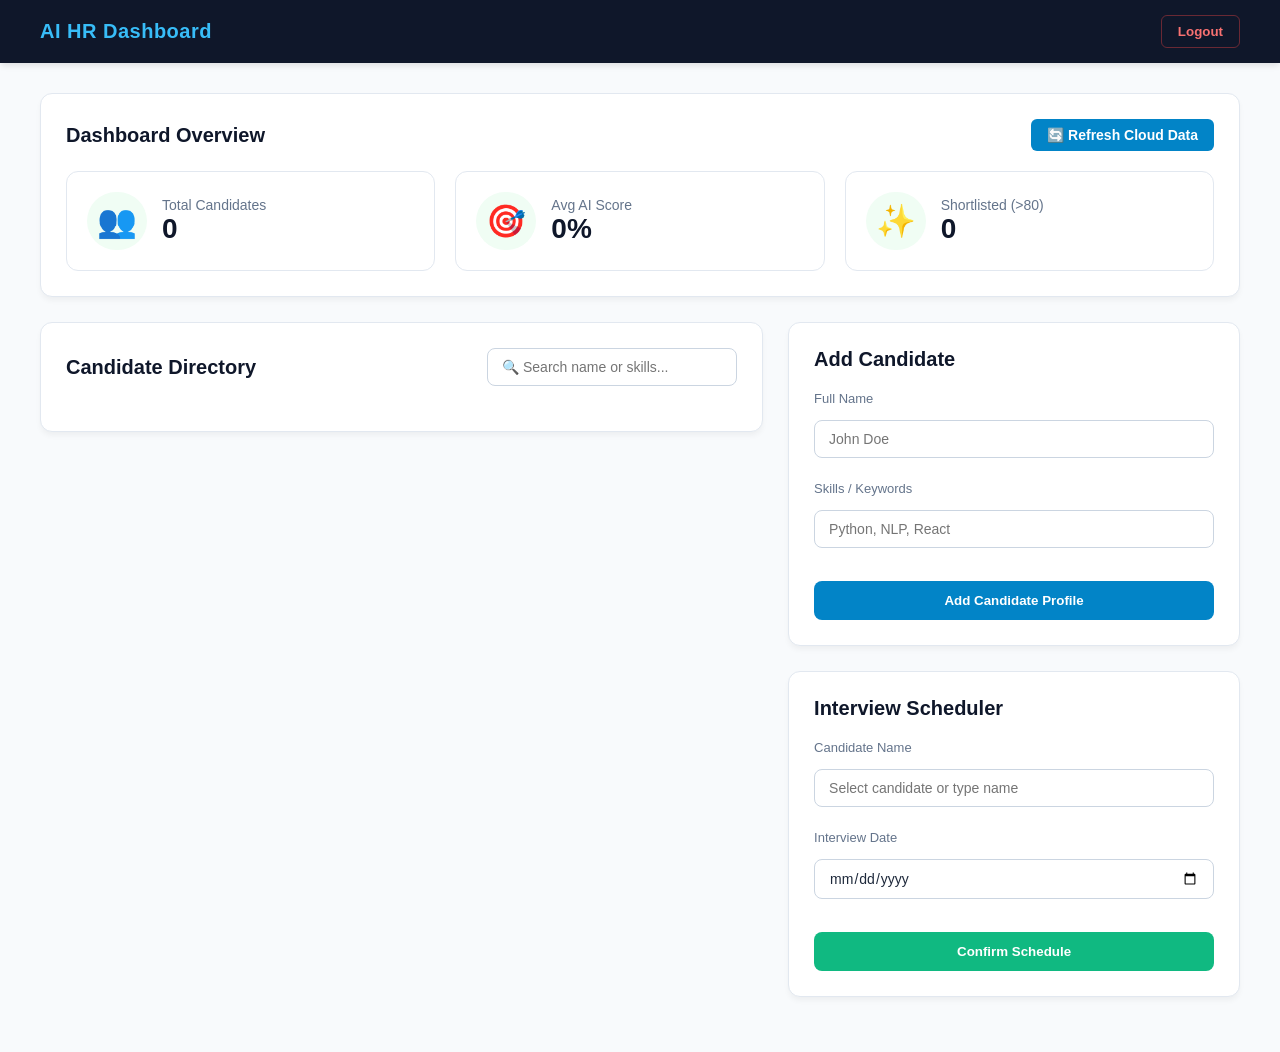
==== main.html @ a5bca61d "upload" ====
<!DOCTYPE html>
<html lang="en">
<head>
    <meta charset="UTF-8">
    <meta name="viewport" content="width=device-width, initial-scale=1.0">
    <title>AI HR Dashboard</title>
    <link rel="stylesheet" href="style.css">
</head>
<body onload="initDashboard()">

    <header class="top-header">
        <h2>AI HR Dashboard</h2>
        <button onclick="logout()" class="btn-logout-top">Logout</button>
    </header>

    <div class="main-full">
        
        <section id="dashboard" class="section">
            <div style="display: flex; justify-content: space-between; align-items: center; margin-bottom: 20px;">
                <h1 style="margin: 0;">Dashboard Overview</h1>
                <button onclick="initDashboard()" class="btn-sync">🔄 Refresh Cloud Data</button>
            </div>
            
            <div class="stats-grid">
                <div class="card stat-card">
                    <span class="icon">👥</span>
                    <div>
                        <h3>Total Candidates</h3>
                        <h2 id="total">0</h2>
                    </div>
                </div>
                <div class="card stat-card">
                    <span class="icon">🎯</span>
                    <div>
                        <h3>Avg AI Score</h3>
                        <h2 id="avg">0%</h2>
                    </div>
                </div>
                <div class="card stat-card">
                    <span class="icon">✨</span>
                    <div>
                        <h3>Shortlisted (&gt;80)</h3>
                        <h2 id="shortlisted">0</h2>
                    </div>
                </div>
            </div>
        </section>

        <div class="dashboard-layout">
            
            <div class="left-col">
                <section id="candidates" class="section">
                    <div class="section-header">
                        <h1>Candidate Directory</h1>
                        <input type="text" id="search" oninput="render()" placeholder="🔍 Search name or skills...">
                    </div>
                    <div id="list" class="candidate-list">
                        </div>
                </section>
            </div>

            <div class="right-col">
                <section id="add-section" class="section">
                    <h1>Add Candidate</h1>
                    <div class="form-group">
                        <label for="name">Full Name</label>
                        <input type="text" id="name" placeholder="John Doe">
                    </div>
                    <div class="form-group">
                        <label for="skills">Skills / Keywords</label>
                        <input type="text" id="skills" placeholder="Python, NLP, React">
                    </div>
                    <button class="btn-primary" onclick="addCandidate()">Add Candidate Profile</button>
                </section>

                <section id="schedule-section" class="section">
                    <h1>Interview Scheduler</h1>
                    <div class="form-group">
                        <label for="sname">Candidate Name</label>
                        <input type="text" id="sname" placeholder="Select candidate or type name">
                    </div>
                    <div class="form-group">
                        <label for="date">Interview Date</label>
                        <input type="date" id="date">
                    </div>
                    <button class="btn-secondary" onclick="schedule()">Confirm Schedule</button>
                </section>
            </div>

        </div>
    </div>

    <script src="app.js"></script>
</body>
</html>
---- style.css ----
/* GLOBAL RESETS & GENERAL DESIGN */
* {
    margin: 0;
    padding: 0;
    box-sizing: border-box;
    font-family: 'Segoe UI', Arial, sans-serif;
}

body {
    background: #f8fafc;
    color: #1e293b;
}

/* LOGIN COMPONENT SPECIFIC */
.login-body {
    height: 100vh;
    display: flex;
    justify-content: center;
    align-items: center;
    background: linear-gradient(-45deg,#0f2027,#203a43,#2c5364,#000428);
    background-size: 400% 400%;
    animation: bg 10s ease infinite;
}

@keyframes bg {
    0%{background-position:0% 50%}
    50%{background-position:100% 50%}
    100%{background-position:0% 50%}
}

.login-card {
    background: rgba(255,255,255,0.1);
    padding: 40px 30px;
    border-radius: 15px;
    width: 360px;
    text-align: center;
    backdrop-filter: blur(15px);
    -webkit-backdrop-filter: blur(15px);
    color: white;
    box-shadow: 0 10px 25px rgba(0,0,0,0.4);
    border: 1px solid rgba(255, 255, 255, 0.15);
}

.login-card input {
    width: 100%;
    background: rgba(255, 255, 255, 0.9);
    color: #0f172a;
}

.password-box {
    position: relative;
    display: flex;
    align-items: center;
}

.password-box span {
    position: absolute;
    right: 15px;
    cursor: pointer;
    color: #334155;
    user-select: none;
}

#msg {
    margin-top: 15px;
    font-size: 14px;
    color: #f87171;
    font-weight: 500;
}

/* HEADER COMPONENT */
.top-header {
    width: 100%;
    background: #0f172a;
    color: white;
    padding: 15px 40px;
    display: flex;
    justify-content: space-between;
    align-items: center;
    box-shadow: 0 4px 6px -1px rgba(0,0,0,0.1);
    position: sticky;
    top: 0;
    z-index: 100;
}

.top-header h2 {
    font-size: 20px;
    font-weight: 700;
    letter-spacing: 0.5px;
    color: #38bdf8;
}

.btn-logout-top {
    padding: 8px 16px;
    background: transparent;
    border: 1px solid rgba(239, 68, 68, 0.4);
    border-radius: 6px;
    color: #f87171;
    font-weight: 600;
    cursor: pointer;
    transition: all 0.2s ease;
}

.btn-logout-top:hover {
    background: #ef4444;
    color: white;
    border-color: #ef4444;
}

/* RESET BUTTON STYLING */
.btn-sync {
    padding: 8px 16px;
    background: #0284c7;
    color: white;
    font-size: 14px;
    font-weight: 600;
    border: none;
    border-radius: 6px;
    cursor: pointer;
    transition: background 0.2s;
}

.btn-sync:hover {
    background: #0369a1;
}

/* GRID STRUCTURE PANELS */
.main-full {
    padding: 30px 40px;
    width: 100%;
    max-width: 1400px;
    margin: 0 auto;
}

.section {
    background: white;
    border-radius: 12px;
    padding: 25px;
    margin-bottom: 25px;
    box-shadow: 0 4px 6px -1px rgba(0,0,0,0.05);
    border: 1px solid #e2e8f0;
}

.section h1 {
    font-size: 20px;
    color: #0f172a;
    margin-bottom: 20px;
    font-weight: 600;
}

.stats-grid {
    display: flex;
    gap: 20px;
    width: 100%;
}

.stat-card {
    background: white;
    padding: 20px;
    border-radius: 12px;
    flex: 1;
    display: flex;
    align-items: center;
    gap: 15px;
    border: 1px solid #e2e8f0;
}

.stat-card .icon {
    font-size: 32px;
    background: #f0fdf4;
    padding: 10px;
    border-radius: 50px;
}

.stat-card h3 {
    font-size: 14px;
    color: #64748b;
    font-weight: 500;
}

.stat-card h2 {
    font-size: 28px;
    color: #0f172a;
    font-weight: 700;
}

.dashboard-layout {
    display: flex;
    gap: 25px;
    align-items: flex-start;
}

.left-col { flex: 1.6; }
.right-col { flex: 1; display: flex; flex-direction: column; }

.section-header {
    display: flex;
    justify-content: space-between;
    align-items: center;
    margin-bottom: 20px;
    flex-wrap: wrap;
    gap: 10px;
}

.section-header h1 { margin: 0; }

input[type="text"], input[type="password"], input[type="date"] {
    width: 100%;
    padding: 10px 14px;
    border: 1px solid #cbd5e1;
    border-radius: 8px;
    font-size: 14px;
    background: #fff;
    color: #1e293b;
    outline: none;
    margin: 8px 0;
    transition: border-color 0.2s;
}

input:focus {
    border-color: #38bdf8;
}

.section-header input[type="text"] {
    width: 250px;
    margin: 0;
}

.candidate-list {
    max-height: 520px;
    overflow-y: auto;
    padding-right: 5px;
}

.candidate-card {
    background: #f8fafc;
    border: 1px solid #e2e8f0;
    padding: 16px;
    border-radius: 10px;
    margin-bottom: 12px;
    display: flex;
    justify-content: space-between;
    align-items: center;
    transition: transform 0.2s, box-shadow 0.2s;
}

.candidate-card:hover {
    transform: translateY(-2px);
    box-shadow: 0 4px 12px rgba(0,0,0,0.03);
    background: #fff;
    border-color: #cbd5e1;
}

.candidate-info h4 {
    font-size: 16px;
    color: #0f172a;
    margin-bottom: 4px;
}

.skills-tag {
    font-size: 13px;
    color: #64748b;
}

.candidate-actions {
    display: flex;
    align-items: center;
    gap: 10px;
}

.score-badge {
    padding: 6px 12px;
    border-radius: 20px;
    font-size: 12px;
    font-weight: 600;
}
.badge-high { background: #dcfce7; color: #15803d; }
.badge-mid { background: #fef9c3; color: #a16207; }

button.btn-primary, button.btn-secondary {
    width: 100%;
    padding: 12px;
    border: none;
    border-radius: 8px;
    color: white;
    font-weight: 600;
    cursor: pointer;
    margin-top: 10px;
    transition: background 0.2s;
}

button.btn-primary { background: #0284c7; }
button.btn-primary:hover { background: #0369a1; }

button.btn-secondary { background: #10b981; }
button.btn-secondary:hover { background: #059669; }

.btn-action {
    padding: 6px 12px;
    background: #e2e8f0;
    border: none;
    border-radius: 6px;
    font-size: 12px;
    font-weight: 500;
    cursor: pointer;
    color: #334155;
}
.btn-action:hover { background: #cbd5e1; }

.btn-delete {
    background: transparent;
    border: none;
    cursor: pointer;
    padding: 5px;
    font-size: 14px;
    border-radius: 4px;
}
.btn-delete:hover { background: #fee2e2; }

.form-group {
    margin-bottom: 15px;
}
.form-group label {
    display: block;
    font-size: 13px;
    color: #64748b;
    margin-bottom: 6px;
    font-weight: 500;
}
.empty-state {
    text-align: center;
    color: #94a3b8;
    padding: 30px;
    font-style: italic;
}
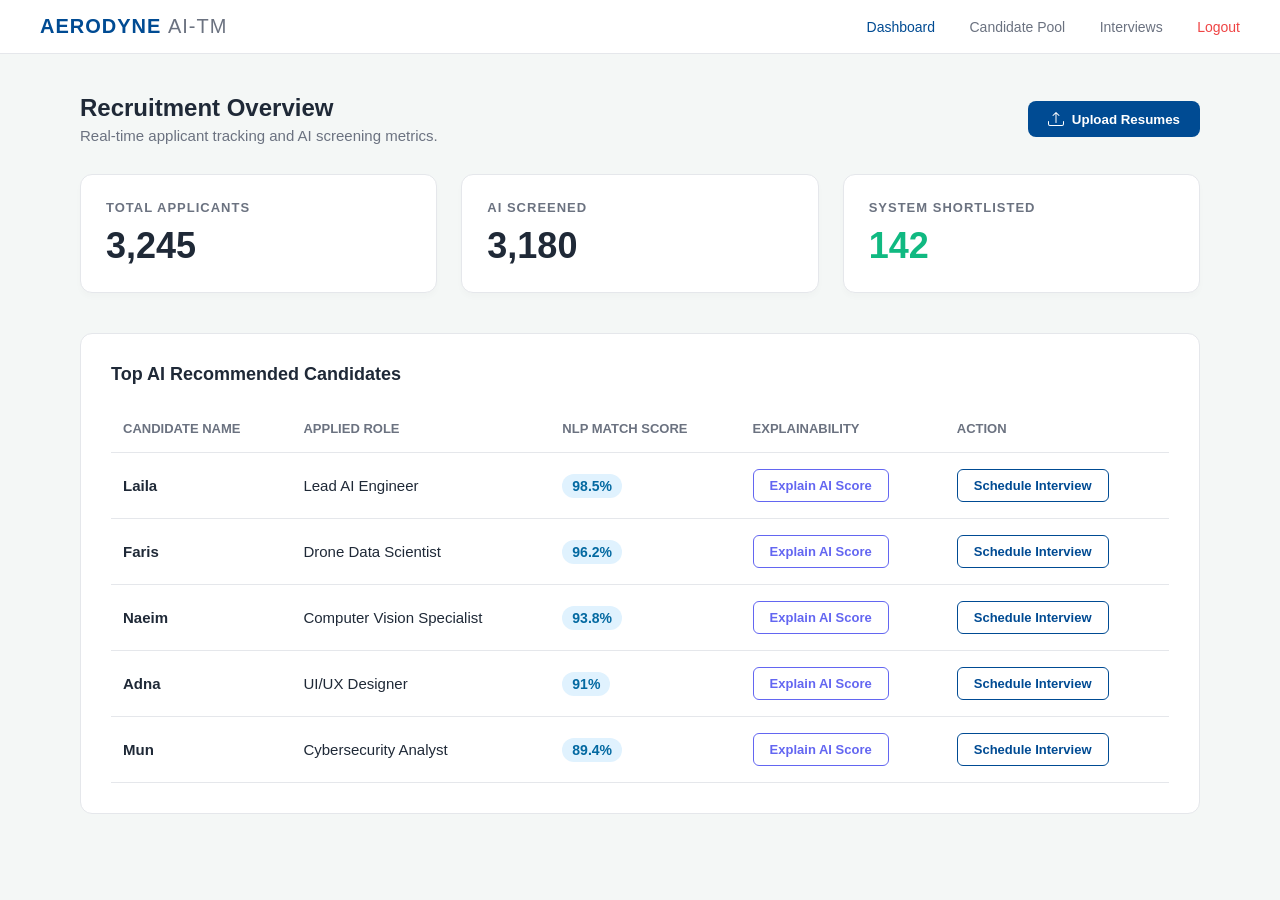
==== commit 979034e4: "update" ====
--- a/main.html
+++ b/main.html
@@ -3,90 +3,98 @@
 <head>
     <meta charset="UTF-8">
     <meta name="viewport" content="width=device-width, initial-scale=1.0">
-    <title>AI HR Dashboard</title>
+    <title>HR Dashboard - Aerodyne AI</title>
     <link rel="stylesheet" href="style.css">
 </head>
-<body onload="initDashboard()">
+<body>
+    <nav class="navbar">
+        <div class="logo">AERODYNE <span>AI-TM</span></div>
+        <div class="nav-links">
+            <a href="#" class="active">Dashboard</a>
+            <a href="#">Candidate Pool</a>
+            <a href="#">Interviews</a>
+            <a href="#" id="logoutBtn" class="logout">Logout</a>
+        </div>
+    </nav>
 
-    <header class="top-header">
-        <h2>AI HR Dashboard</h2>
-        <button onclick="logout()" class="btn-logout-top">Logout</button>
-    </header>
+    <main class="dashboard">
+        <header class="dashboard-header">
+            <div>
+                <h1>Recruitment Overview</h1>
+                <p>Real-time applicant tracking and AI screening metrics.</p>
+            </div>
+            <button class="btn-action" id="uploadBtn">
+                <svg width="16" height="16" fill="currentColor" viewBox="0 0 16 16"><path d="M.5 9.9a.5.5 0 0 1 .5.5v2.5a1 1 0 0 0 1 1h12a1 1 0 0 0 1-1v-2.5a.5.5 0 0 1 1 0v2.5a2 2 0 0 1-2 2H2a2 2 0 0 1-2-2v-2.5a.5.5 0 0 1 .5-.5z"/><path d="M7.646 1.146a.5.5 0 0 1 .708 0l3 3a.5.5 0 0 1-.708.708L8.5 2.707V11.5a.5.5 0 0 1-1 0V2.707L5.354 4.854a.5.5 0 1 1-.708-.708l3-3z"/></svg>
+                Upload Resumes
+            </button>
+        </header>
 
-    <div class="main-full">
-        
-        <section id="dashboard" class="section">
-            <div style="display: flex; justify-content: space-between; align-items: center; margin-bottom: 20px;">
-                <h1 style="margin: 0;">Dashboard Overview</h1>
-                <button onclick="initDashboard()" class="btn-sync">🔄 Refresh Cloud Data</button>
+        <div class="metrics-grid">
+            <div class="metric-card">
+                <h3>Total Applicants</h3>
+                <p class="number">3,245</p>
             </div>
-            
-            <div class="stats-grid">
-                <div class="card stat-card">
-                    <span class="icon">👥</span>
-                    <div>
-                        <h3>Total Candidates</h3>
-                        <h2 id="total">0</h2>
+            <div class="metric-card">
+                <h3>AI Screened</h3>
+                <p class="number">3,180</p>
+            </div>
+            <div class="metric-card highlight-card">
+                <h3>System Shortlisted</h3>
+                <p class="number">142</p>
+            </div>
+        </div>
+
+        <section class="candidate-list">
+            <h2>Top AI Recommended Candidates</h2>
+            <table id="candidateTable">
+                <thead>
+                    <tr>
+                        <th>Candidate Name</th>
+                        <th>Applied Role</th>
+                        <th>NLP Match Score</th>
+                        <th>Explainability</th>
+                        <th>Action</th>
+                    </tr>
+                </thead>
+                <tbody>
+                    </tbody>
+            </table>
+        </section>
+    </main>
+
+    <div id="uploadModal" class="modal hidden">
+        <div class="modal-content text-center">
+            <h2 id="processTitle">Initializing Processing...</h2>
+            <div class="loader"></div>
+            <p id="processStatus" class="status-text">Connecting to Aerodyne Cloud...</p>
+        </div>
+    </div>
+
+    <div id="xaiModal" class="modal hidden">
+        <div class="modal-content">
+            <div class="modal-header">
+                <h2 id="xaiName">Candidate Analysis</h2>
+                <button class="close-btn" id="closeXaiBtn">&times;</button>
+            </div>
+            <div class="xai-body">
+                <div class="score-display">
+                    <h1 id="xaiScore">98.5%</h1>
+                    <p>Overall Fit Score</p>
+                </div>
+                <div class="xai-details">
+                    <h3>Technical Skills Matched (NLP)</h3>
+                    <div id="xaiSkills" class="tags-container"></div>
+                    
+                    <h3 style="margin-top: 20px;">Contextual Analysis (LSTM/GRU)</h3>
+                    <p id="xaiContext" class="context-text"></p>
+                    
+                    <h3 style="margin-top: 20px;">Predictive Retention</h3>
+                    <div class="progress-bar-bg">
+                        <div id="xaiRetention" class="progress-bar-fill"></div>
                     </div>
-                </div>
-                <div class="card stat-card">
-                    <span class="icon">🎯</span>
-                    <div>
-                        <h3>Avg AI Score</h3>
-                        <h2 id="avg">0%</h2>
-                    </div>
-                </div>
-                <div class="card stat-card">
-                    <span class="icon">✨</span>
-                    <div>
-                        <h3>Shortlisted (&gt;80)</h3>
-                        <h2 id="shortlisted">0</h2>
-                    </div>
+                    <p id="xaiRetentionText" class="retention-text"></p>
                 </div>
             </div>
-        </section>
-
-        <div class="dashboard-layout">
-            
-            <div class="left-col">
-                <section id="candidates" class="section">
-                    <div class="section-header">
-                        <h1>Candidate Directory</h1>
-                        <input type="text" id="search" oninput="render()" placeholder="🔍 Search name or skills...">
-                    </div>
-                    <div id="list" class="candidate-list">
-                        </div>
-                </section>
-            </div>
-
-            <div class="right-col">
-                <section id="add-section" class="section">
-                    <h1>Add Candidate</h1>
-                    <div class="form-group">
-                        <label for="name">Full Name</label>
-                        <input type="text" id="name" placeholder="John Doe">
-                    </div>
-                    <div class="form-group">
-                        <label for="skills">Skills / Keywords</label>
-                        <input type="text" id="skills" placeholder="Python, NLP, React">
-                    </div>
-                    <button class="btn-primary" onclick="addCandidate()">Add Candidate Profile</button>
-                </section>
-
-                <section id="schedule-section" class="section">
-                    <h1>Interview Scheduler</h1>
-                    <div class="form-group">
-                        <label for="sname">Candidate Name</label>
-                        <input type="text" id="sname" placeholder="Select candidate or type name">
-                    </div>
-                    <div class="form-group">
-                        <label for="date">Interview Date</label>
-                        <input type="date" id="date">
-                    </div>
-                    <button class="btn-secondary" onclick="schedule()">Confirm Schedule</button>
-                </section>
-            </div>
-
         </div>
     </div>
 
--- a/style.css
+++ b/style.css
@@ -1,335 +1,99 @@
-/* GLOBAL RESETS & GENERAL DESIGN */
+:root {
+    --primary: #004b93; 
+    --primary-hover: #00366b;
+    --secondary: #10b981;
+    --background: #f4f7f6;
+    --surface: #ffffff;
+    --text-main: #1f2937;
+    --text-light: #6b7280;
+    --border: #e5e7eb;
+}
+
 * {
+    box-sizing: border-box;
     margin: 0;
     padding: 0;
-    box-sizing: border-box;
-    font-family: 'Segoe UI', Arial, sans-serif;
+    font-family: 'Inter', -apple-system, BlinkMacSystemFont, 'Segoe UI', Roboto, sans-serif;
 }
 
-body {
-    background: #f8fafc;
-    color: #1e293b;
-}
+body { background-color: var(--background); color: var(--text-main); }
 
-/* LOGIN COMPONENT SPECIFIC */
-.login-body {
-    height: 100vh;
-    display: flex;
-    justify-content: center;
-    align-items: center;
-    background: linear-gradient(-45deg,#0f2027,#203a43,#2c5364,#000428);
-    background-size: 400% 400%;
-    animation: bg 10s ease infinite;
-}
+/* Typography & Utilities */
+h1, h2, h3 { color: var(--text-main); }
+.hidden { display: none !important; }
+.text-center { text-align: center; }
 
-@keyframes bg {
-    0%{background-position:0% 50%}
-    50%{background-position:100% 50%}
-    100%{background-position:0% 50%}
-}
+/* --- Login Page --- */
+.login-body { display: flex; justify-content: center; align-items: center; height: 100vh; }
+.login-card { background: var(--surface); padding: 40px; border-radius: 12px; box-shadow: 0 10px 25px rgba(0,0,0,0.05); width: 100%; max-width: 400px; }
+.brand { text-align: center; margin-bottom: 30px; }
+.brand-logo { font-size: 28px; font-weight: 800; color: var(--primary); letter-spacing: 2px; }
+.brand p { color: var(--text-light); font-size: 14px; margin-top: 4px; }
+.input-group { margin-bottom: 20px; }
+.input-group label { display: block; margin-bottom: 8px; font-weight: 600; font-size: 13px; color: var(--text-light); text-transform: uppercase;}
+.input-group input { width: 100%; padding: 12px 15px; border: 1px solid var(--border); border-radius: 8px; outline: none; font-size: 15px; transition: 0.2s;}
+.input-group input:focus { border-color: var(--primary); box-shadow: 0 0 0 3px rgba(0, 75, 147, 0.1); }
+.btn-primary { width: 100%; background: var(--primary); color: white; border: none; padding: 14px; border-radius: 8px; font-size: 16px; font-weight: 600; cursor: pointer; transition: 0.2s; }
+.btn-primary:hover { background: var(--primary-hover); }
 
-.login-card {
-    background: rgba(255,255,255,0.1);
-    padding: 40px 30px;
-    border-radius: 15px;
-    width: 360px;
-    text-align: center;
-    backdrop-filter: blur(15px);
-    -webkit-backdrop-filter: blur(15px);
-    color: white;
-    box-shadow: 0 10px 25px rgba(0,0,0,0.4);
-    border: 1px solid rgba(255, 255, 255, 0.15);
-}
+/* --- Dashboard --- */
+.navbar { display: flex; justify-content: space-between; align-items: center; padding: 15px 40px; background: var(--surface); border-bottom: 1px solid var(--border); }
+.navbar .logo { font-weight: 800; color: var(--primary); font-size: 20px; letter-spacing: 1px;}
+.navbar .logo span { color: var(--text-light); font-weight: 400; }
+.navbar a { text-decoration: none; color: var(--text-light); margin-left: 30px; font-weight: 500; font-size: 14px; transition: 0.2s;}
+.navbar a:hover, .navbar a.active { color: var(--primary); }
+.navbar a.logout { color: #ef4444; }
 
-.login-card input {
-    width: 100%;
-    background: rgba(255, 255, 255, 0.9);
-    color: #0f172a;
-}
+.dashboard { padding: 40px; max-width: 1200px; margin: 0 auto; }
+.dashboard-header { display: flex; justify-content: space-between; align-items: center; margin-bottom: 30px; }
+.dashboard-header h1 { font-size: 24px; }
+.dashboard-header p { color: var(--text-light); font-size: 15px; margin-top: 5px; }
 
-.password-box {
-    position: relative;
-    display: flex;
-    align-items: center;
-}
+.btn-action { display: flex; align-items: center; gap: 8px; background: var(--primary); color: white; border: none; padding: 10px 20px; border-radius: 8px; font-weight: 600; cursor: pointer; transition: 0.2s; }
+.btn-action:hover { background: var(--primary-hover); transform: translateY(-1px); }
 
-.password-box span {
-    position: absolute;
-    right: 15px;
-    cursor: pointer;
-    color: #334155;
-    user-select: none;
-}
+/* Metrics */
+.metrics-grid { display: grid; grid-template-columns: repeat(3, 1fr); gap: 24px; margin-bottom: 40px; }
+.metric-card { background: var(--surface); padding: 25px; border-radius: 12px; border: 1px solid var(--border); box-shadow: 0 4px 6px rgba(0,0,0,0.02); }
+.metric-card h3 { font-size: 13px; color: var(--text-light); text-transform: uppercase; letter-spacing: 1px; }
+.metric-card .number { font-size: 36px; font-weight: 800; color: var(--text-main); margin-top: 10px; }
+.highlight-card .number { color: var(--secondary); }
 
-#msg {
-    margin-top: 15px;
-    font-size: 14px;
-    color: #f87171;
-    font-weight: 500;
-}
+/* Table */
+.candidate-list { background: var(--surface); padding: 30px; border-radius: 12px; border: 1px solid var(--border); }
+.candidate-list h2 { font-size: 18px; margin-bottom: 20px; }
+table { width: 100%; border-collapse: collapse; }
+th, td { padding: 16px 12px; text-align: left; border-bottom: 1px solid var(--border); }
+th { color: var(--text-light); font-weight: 600; font-size: 13px; text-transform: uppercase; }
+td { font-size: 15px; }
+.score-badge { background: #e0f2fe; color: #0369a1; padding: 4px 10px; border-radius: 20px; font-weight: 700; font-size: 14px;}
 
-/* HEADER COMPONENT */
-.top-header {
-    width: 100%;
-    background: #0f172a;
-    color: white;
-    padding: 15px 40px;
-    display: flex;
-    justify-content: space-between;
-    align-items: center;
-    box-shadow: 0 4px 6px -1px rgba(0,0,0,0.1);
-    position: sticky;
-    top: 0;
-    z-index: 100;
-}
+/* Interactive Buttons */
+.btn-outline, .btn-explain { border: 1px solid var(--primary); background: transparent; color: var(--primary); padding: 8px 16px; border-radius: 6px; cursor: pointer; font-weight: 600; font-size: 13px; transition: 0.2s; }
+.btn-outline:hover { background: #f0f7ff; }
+.btn-explain { border-color: #6366f1; color: #6366f1; }
+.btn-explain:hover { background: #e0e7ff; }
+.btn-invited { background: var(--secondary); border: 1px solid var(--secondary); color: white; }
 
-.top-header h2 {
-    font-size: 20px;
-    font-weight: 700;
-    letter-spacing: 0.5px;
-    color: #38bdf8;
-}
+/* Modals */
+.modal { position: fixed; top: 0; left: 0; width: 100%; height: 100%; background: rgba(0,0,0,0.5); display: flex; justify-content: center; align-items: center; z-index: 1000; backdrop-filter: blur(4px); }
+.modal-content { background: var(--surface); padding: 40px; border-radius: 16px; width: 100%; max-width: 500px; box-shadow: 0 20px 25px -5px rgba(0,0,0,0.1); }
+.modal-header { display: flex; justify-content: space-between; align-items: center; border-bottom: 1px solid var(--border); padding-bottom: 15px; margin-bottom: 20px; }
+.close-btn { background: none; border: none; font-size: 24px; cursor: pointer; color: var(--text-light); }
 
-.btn-logout-top {
-    padding: 8px 16px;
-    background: transparent;
-    border: 1px solid rgba(239, 68, 68, 0.4);
-    border-radius: 6px;
-    color: #f87171;
-    font-weight: 600;
-    cursor: pointer;
-    transition: all 0.2s ease;
-}
+/* Loader Simulation */
+.loader { border: 4px solid #f3f3f3; border-top: 4px solid var(--primary); border-radius: 50%; width: 50px; height: 50px; animation: spin 1s linear infinite; margin: 20px auto; }
+@keyframes spin { 0% { transform: rotate(0deg); } 100% { transform: rotate(360deg); } }
+.status-text { color: var(--text-light); font-weight: 500; }
 
-.btn-logout-top:hover {
-    background: #ef4444;
-    color: white;
-    border-color: #ef4444;
-}
-
-/* RESET BUTTON STYLING */
-.btn-sync {
-    padding: 8px 16px;
-    background: #0284c7;
-    color: white;
-    font-size: 14px;
-    font-weight: 600;
-    border: none;
-    border-radius: 6px;
-    cursor: pointer;
-    transition: background 0.2s;
-}
-
-.btn-sync:hover {
-    background: #0369a1;
-}
-
-/* GRID STRUCTURE PANELS */
-.main-full {
-    padding: 30px 40px;
-    width: 100%;
-    max-width: 1400px;
-    margin: 0 auto;
-}
-
-.section {
-    background: white;
-    border-radius: 12px;
-    padding: 25px;
-    margin-bottom: 25px;
-    box-shadow: 0 4px 6px -1px rgba(0,0,0,0.05);
-    border: 1px solid #e2e8f0;
-}
-
-.section h1 {
-    font-size: 20px;
-    color: #0f172a;
-    margin-bottom: 20px;
-    font-weight: 600;
-}
-
-.stats-grid {
-    display: flex;
-    gap: 20px;
-    width: 100%;
-}
-
-.stat-card {
-    background: white;
-    padding: 20px;
-    border-radius: 12px;
-    flex: 1;
-    display: flex;
-    align-items: center;
-    gap: 15px;
-    border: 1px solid #e2e8f0;
-}
-
-.stat-card .icon {
-    font-size: 32px;
-    background: #f0fdf4;
-    padding: 10px;
-    border-radius: 50px;
-}
-
-.stat-card h3 {
-    font-size: 14px;
-    color: #64748b;
-    font-weight: 500;
-}
-
-.stat-card h2 {
-    font-size: 28px;
-    color: #0f172a;
-    font-weight: 700;
-}
-
-.dashboard-layout {
-    display: flex;
-    gap: 25px;
-    align-items: flex-start;
-}
-
-.left-col { flex: 1.6; }
-.right-col { flex: 1; display: flex; flex-direction: column; }
-
-.section-header {
-    display: flex;
-    justify-content: space-between;
-    align-items: center;
-    margin-bottom: 20px;
-    flex-wrap: wrap;
-    gap: 10px;
-}
-
-.section-header h1 { margin: 0; }
-
-input[type="text"], input[type="password"], input[type="date"] {
-    width: 100%;
-    padding: 10px 14px;
-    border: 1px solid #cbd5e1;
-    border-radius: 8px;
-    font-size: 14px;
-    background: #fff;
-    color: #1e293b;
-    outline: none;
-    margin: 8px 0;
-    transition: border-color 0.2s;
-}
-
-input:focus {
-    border-color: #38bdf8;
-}
-
-.section-header input[type="text"] {
-    width: 250px;
-    margin: 0;
-}
-
-.candidate-list {
-    max-height: 520px;
-    overflow-y: auto;
-    padding-right: 5px;
-}
-
-.candidate-card {
-    background: #f8fafc;
-    border: 1px solid #e2e8f0;
-    padding: 16px;
-    border-radius: 10px;
-    margin-bottom: 12px;
-    display: flex;
-    justify-content: space-between;
-    align-items: center;
-    transition: transform 0.2s, box-shadow 0.2s;
-}
-
-.candidate-card:hover {
-    transform: translateY(-2px);
-    box-shadow: 0 4px 12px rgba(0,0,0,0.03);
-    background: #fff;
-    border-color: #cbd5e1;
-}
-
-.candidate-info h4 {
-    font-size: 16px;
-    color: #0f172a;
-    margin-bottom: 4px;
-}
-
-.skills-tag {
-    font-size: 13px;
-    color: #64748b;
-}
-
-.candidate-actions {
-    display: flex;
-    align-items: center;
-    gap: 10px;
-}
-
-.score-badge {
-    padding: 6px 12px;
-    border-radius: 20px;
-    font-size: 12px;
-    font-weight: 600;
-}
-.badge-high { background: #dcfce7; color: #15803d; }
-.badge-mid { background: #fef9c3; color: #a16207; }
-
-button.btn-primary, button.btn-secondary {
-    width: 100%;
-    padding: 12px;
-    border: none;
-    border-radius: 8px;
-    color: white;
-    font-weight: 600;
-    cursor: pointer;
-    margin-top: 10px;
-    transition: background 0.2s;
-}
-
-button.btn-primary { background: #0284c7; }
-button.btn-primary:hover { background: #0369a1; }
-
-button.btn-secondary { background: #10b981; }
-button.btn-secondary:hover { background: #059669; }
-
-.btn-action {
-    padding: 6px 12px;
-    background: #e2e8f0;
-    border: none;
-    border-radius: 6px;
-    font-size: 12px;
-    font-weight: 500;
-    cursor: pointer;
-    color: #334155;
-}
-.btn-action:hover { background: #cbd5e1; }
-
-.btn-delete {
-    background: transparent;
-    border: none;
-    cursor: pointer;
-    padding: 5px;
-    font-size: 14px;
-    border-radius: 4px;
-}
-.btn-delete:hover { background: #fee2e2; }
-
-.form-group {
-    margin-bottom: 15px;
-}
-.form-group label {
-    display: block;
-    font-size: 13px;
-    color: #64748b;
-    margin-bottom: 6px;
-    font-weight: 500;
-}
-.empty-state {
-    text-align: center;
-    color: #94a3b8;
-    padding: 30px;
-    font-style: italic;
-}+/* XAI Styling */
+.score-display { text-align: center; margin-bottom: 30px; }
+.score-display h1 { font-size: 48px; color: var(--primary); }
+.score-display p { color: var(--text-light); font-weight: 500; }
+.xai-details h3 { font-size: 14px; text-transform: uppercase; color: var(--text-light); margin-bottom: 10px; }
+.tags-container { display: flex; flex-wrap: wrap; gap: 8px; }
+.tag { background: #f3f4f6; color: #374151; padding: 4px 12px; border-radius: 16px; font-size: 13px; font-weight: 500; border: 1px solid var(--border);}
+.context-text { font-size: 14px; line-height: 1.6; }
+.progress-bar-bg { background: #e5e7eb; height: 8px; border-radius: 4px; overflow: hidden; margin-bottom: 8px; }
+.progress-bar-fill { background: var(--secondary); height: 100%; border-radius: 4px; transition: width 1s ease-in-out; }
+.retention-text { font-size: 13px; color: var(--secondary); font-weight: 600; }
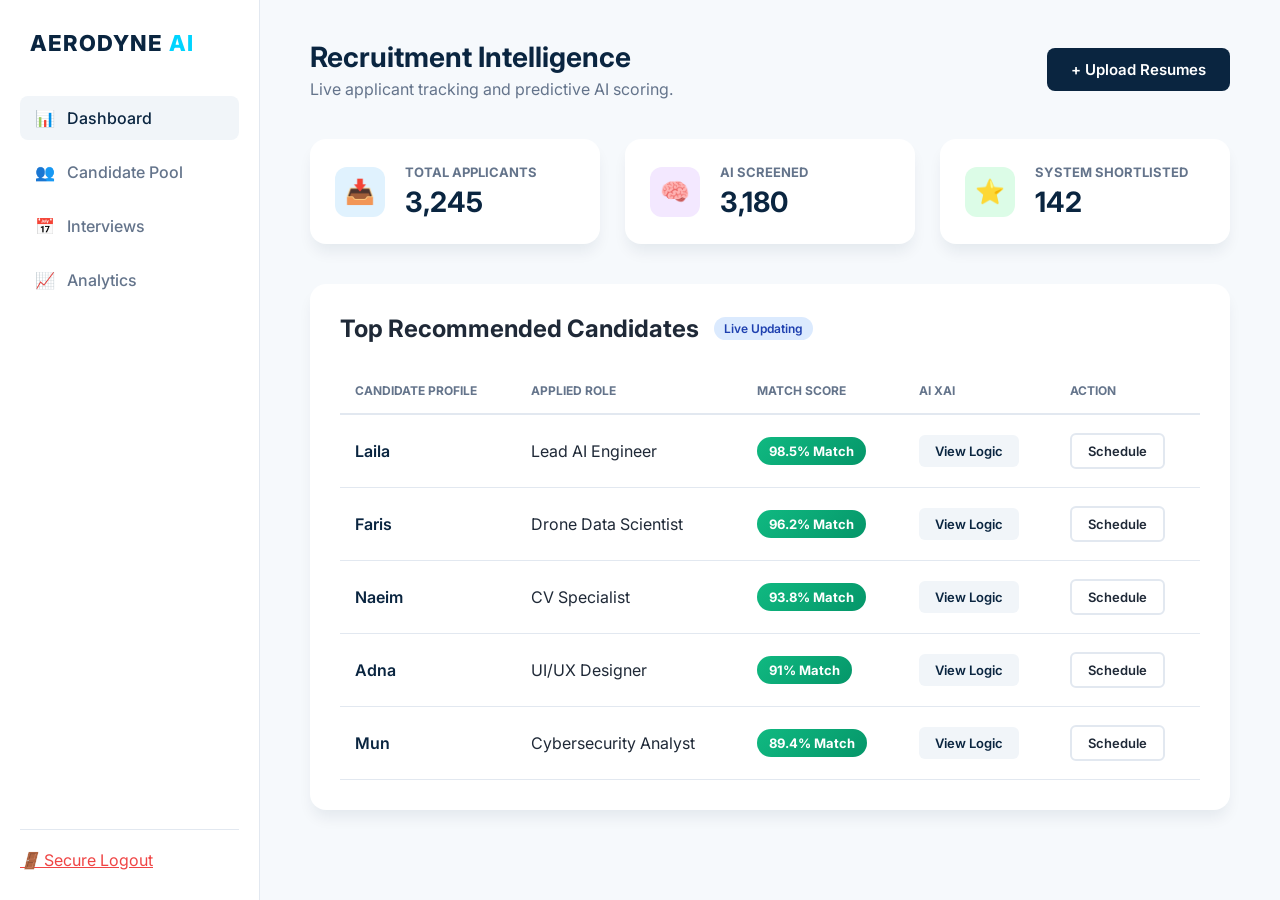
==== commit b1b96ef8: "update" ====
--- a/main.html
+++ b/main.html
@@ -4,100 +4,115 @@
     <meta charset="UTF-8">
     <meta name="viewport" content="width=device-width, initial-scale=1.0">
     <title>HR Dashboard - Aerodyne AI</title>
+    <link href="https://fonts.googleapis.com/css2?family=Inter:wght@300;400;500;600;700&display=swap" rel="stylesheet">
     <link rel="stylesheet" href="style.css">
 </head>
-<body>
-    <nav class="navbar">
-        <div class="logo">AERODYNE <span>AI-TM</span></div>
-        <div class="nav-links">
-            <a href="#" class="active">Dashboard</a>
-            <a href="#">Candidate Pool</a>
-            <a href="#">Interviews</a>
-            <a href="#" id="logoutBtn" class="logout">Logout</a>
+<body class="dashboard-body">
+    
+    <aside class="sidebar">
+        <div class="logo">AERODYNE <span>AI</span></div>
+        <nav class="nav-menu">
+            <a href="#" class="active"><i class="icon">📊</i> Dashboard</a>
+            <a href="#"><i class="icon">👥</i> Candidate Pool</a>
+            <a href="#"><i class="icon">📅</i> Interviews</a>
+            <a href="#"><i class="icon">📈</i> Analytics</a>
+        </nav>
+        <div class="bottom-nav">
+            <a href="#" id="logoutBtn" class="logout"><i class="icon">🚪</i> Secure Logout</a>
         </div>
-    </nav>
+    </aside>
 
-    <main class="dashboard">
-        <header class="dashboard-header">
-            <div>
-                <h1>Recruitment Overview</h1>
-                <p>Real-time applicant tracking and AI screening metrics.</p>
+    <main class="main-content">
+        <header class="top-header fade-in">
+            <div class="header-titles">
+                <h1>Recruitment Intelligence</h1>
+                <p>Live applicant tracking and predictive AI scoring.</p>
             </div>
-            <button class="btn-action" id="uploadBtn">
-                <svg width="16" height="16" fill="currentColor" viewBox="0 0 16 16"><path d="M.5 9.9a.5.5 0 0 1 .5.5v2.5a1 1 0 0 0 1 1h12a1 1 0 0 0 1-1v-2.5a.5.5 0 0 1 1 0v2.5a2 2 0 0 1-2 2H2a2 2 0 0 1-2-2v-2.5a.5.5 0 0 1 .5-.5z"/><path d="M7.646 1.146a.5.5 0 0 1 .708 0l3 3a.5.5 0 0 1-.708.708L8.5 2.707V11.5a.5.5 0 0 1-1 0V2.707L5.354 4.854a.5.5 0 1 1-.708-.708l3-3z"/></svg>
-                Upload Resumes
+            <button class="btn-primary pulse-btn" id="uploadBtn">
+                + Upload Resumes
             </button>
         </header>
 
-        <div class="metrics-grid">
+        <div class="metrics-grid slide-up">
             <div class="metric-card">
-                <h3>Total Applicants</h3>
-                <p class="number">3,245</p>
+                <div class="metric-icon blue-icon">📥</div>
+                <div>
+                    <h3>Total Applicants</h3>
+                    <p class="number">3,245</p>
+                </div>
             </div>
             <div class="metric-card">
-                <h3>AI Screened</h3>
-                <p class="number">3,180</p>
+                <div class="metric-icon purple-icon">🧠</div>
+                <div>
+                    <h3>AI Screened</h3>
+                    <p class="number">3,180</p>
+                </div>
             </div>
             <div class="metric-card highlight-card">
-                <h3>System Shortlisted</h3>
-                <p class="number">142</p>
+                <div class="metric-icon green-icon">⭐</div>
+                <div>
+                    <h3>System Shortlisted</h3>
+                    <p class="number">142</p>
+                </div>
             </div>
         </div>
 
-        <section class="candidate-list">
-            <h2>Top AI Recommended Candidates</h2>
-            <table id="candidateTable">
-                <thead>
-                    <tr>
-                        <th>Candidate Name</th>
-                        <th>Applied Role</th>
-                        <th>NLP Match Score</th>
-                        <th>Explainability</th>
-                        <th>Action</th>
-                    </tr>
-                </thead>
-                <tbody>
-                    </tbody>
-            </table>
+        <section class="candidate-section slide-up delay-1">
+            <div class="section-header">
+                <h2>Top Recommended Candidates</h2>
+                <span class="badge">Live Updating</span>
+            </div>
+            <div class="table-container">
+                <table id="candidateTable">
+                    <thead>
+                        <tr>
+                            <th>Candidate Profile</th>
+                            <th>Applied Role</th>
+                            <th>Match Score</th>
+                            <th>AI XAI</th>
+                            <th>Action</th>
+                        </tr>
+                    </thead>
+                    <tbody>
+                        </tbody>
+                </table>
+            </div>
         </section>
     </main>
 
-    <div id="uploadModal" class="modal hidden">
-        <div class="modal-content text-center">
-            <h2 id="processTitle">Initializing Processing...</h2>
-            <div class="loader"></div>
-            <p id="processStatus" class="status-text">Connecting to Aerodyne Cloud...</p>
-        </div>
-    </div>
-
     <div id="xaiModal" class="modal hidden">
-        <div class="modal-content">
+        <div class="modal-content glass-effect">
             <div class="modal-header">
-                <h2 id="xaiName">Candidate Analysis</h2>
+                <h2 id="xaiName">Analysis</h2>
                 <button class="close-btn" id="closeXaiBtn">&times;</button>
             </div>
             <div class="xai-body">
-                <div class="score-display">
-                    <h1 id="xaiScore">98.5%</h1>
-                    <p>Overall Fit Score</p>
+                <div class="score-circle">
+                    <svg viewBox="0 0 36 36" class="circular-chart blue">
+                        <path class="circle-bg" d="M18 2.0845 a 15.9155 15.9155 0 0 1 0 31.831 a 15.9155 15.9155 0 0 1 0 -31.831" />
+                        <path class="circle" id="xaiSvgScore" stroke-dasharray="0, 100" d="M18 2.0845 a 15.9155 15.9155 0 0 1 0 31.831 a 15.9155 15.9155 0 0 1 0 -31.831" />
+                        <text x="18" y="20.35" class="percentage" id="xaiScoreText">0%</text>
+                    </svg>
                 </div>
+                
                 <div class="xai-details">
-                    <h3>Technical Skills Matched (NLP)</h3>
+                    <h3>Verified Skills (NLP)</h3>
                     <div id="xaiSkills" class="tags-container"></div>
                     
-                    <h3 style="margin-top: 20px;">Contextual Analysis (LSTM/GRU)</h3>
+                    <h3 class="mt-4">Contextual Fit (LSTM)</h3>
                     <p id="xaiContext" class="context-text"></p>
                     
-                    <h3 style="margin-top: 20px;">Predictive Retention</h3>
-                    <div class="progress-bar-bg">
-                        <div id="xaiRetention" class="progress-bar-fill"></div>
+                    <h3 class="mt-4">2-Year Retention Prediction</h3>
+                    <div class="progress-container">
+                        <div id="xaiRetention" class="progress-bar"></div>
                     </div>
-                    <p id="xaiRetentionText" class="retention-text"></p>
                 </div>
             </div>
         </div>
     </div>
 
+    <div id="toast" class="toast hidden">Action Successful</div>
+
     <script src="app.js"></script>
 </body>
 </html>
--- a/style.css
+++ b/style.css
@@ -1,99 +1,114 @@
 :root {
-    --primary: #004b93; 
-    --primary-hover: #00366b;
-    --secondary: #10b981;
-    --background: #f4f7f6;
+    --primary: #0a2540; /* Deep Enterprise Blue */
+    --accent: #00d4ff; /* Tech Cyan */
+    --success: #10b981;
+    --bg-main: #f6f9fc;
     --surface: #ffffff;
-    --text-main: #1f2937;
-    --text-light: #6b7280;
-    --border: #e5e7eb;
+    --text-dark: #1f2937;
+    --text-light: #64748b;
+    --border: #e2e8f0;
+    --shadow: 0 10px 15px -3px rgba(10, 37, 64, 0.08);
 }
 
-* {
-    box-sizing: border-box;
-    margin: 0;
-    padding: 0;
-    font-family: 'Inter', -apple-system, BlinkMacSystemFont, 'Segoe UI', Roboto, sans-serif;
-}
+* { box-sizing: border-box; margin: 0; padding: 0; font-family: 'Inter', sans-serif; }
+body { background: var(--bg-main); color: var(--text-dark); overflow-x: hidden; }
 
-body { background-color: var(--background); color: var(--text-main); }
+/* Animations */
+.fade-in { animation: fadeIn 0.8s ease forwards; }
+.slide-up { animation: slideUp 0.8s ease forwards; opacity: 0; transform: translateY(20px); }
+.delay-1 { animation-delay: 0.2s; }
+@keyframes fadeIn { to { opacity: 1; } }
+@keyframes slideUp { to { opacity: 1; transform: translateY(0); } }
 
-/* Typography & Utilities */
-h1, h2, h3 { color: var(--text-main); }
-.hidden { display: none !important; }
-.text-center { text-align: center; }
+/* --- Login Page (Split Screen) --- */
+.login-body { display: flex; height: 100vh; background: var(--surface); }
+.login-container { display: flex; width: 100%; }
+.login-left { flex: 1; background: linear-gradient(135deg, var(--primary) 0%, #1e3a8a 100%); color: white; display: flex; align-items: center; justify-content: center; padding: 40px; text-align: center; }
+.brand-showcase h1 { font-size: 42px; font-weight: 800; letter-spacing: 3px; margin-bottom: 10px; color: var(--accent); }
+.tech-stack { margin-top: 30px; font-size: 13px; opacity: 0.8; word-spacing: 10px; }
+.login-right { flex: 1; display: flex; align-items: center; justify-content: center; padding: 40px; }
+.login-form-wrapper { width: 100%; max-width: 380px; }
+.login-form-wrapper h2 { font-size: 28px; margin-bottom: 5px; }
+.subtitle { color: var(--text-light); margin-bottom: 30px; }
+.input-group { margin-bottom: 20px; }
+.input-group label { display: block; font-size: 12px; font-weight: 600; color: var(--text-light); text-transform: uppercase; margin-bottom: 8px; }
+.input-group input { width: 100%; padding: 14px; border: 2px solid var(--border); border-radius: 8px; font-size: 15px; transition: 0.3s; }
+.input-group input:focus { border-color: var(--primary); outline: none; box-shadow: 0 0 0 4px rgba(10,37,64,0.1); }
+.btn-primary { background: var(--primary); color: white; width: 100%; padding: 15px; border: none; border-radius: 8px; font-size: 15px; font-weight: 600; cursor: pointer; transition: 0.3s; }
+.btn-primary:hover { background: #1e3a8a; transform: translateY(-2px); box-shadow: 0 4px 12px rgba(10,37,64,0.2); }
 
-/* --- Login Page --- */
-.login-body { display: flex; justify-content: center; align-items: center; height: 100vh; }
-.login-card { background: var(--surface); padding: 40px; border-radius: 12px; box-shadow: 0 10px 25px rgba(0,0,0,0.05); width: 100%; max-width: 400px; }
-.brand { text-align: center; margin-bottom: 30px; }
-.brand-logo { font-size: 28px; font-weight: 800; color: var(--primary); letter-spacing: 2px; }
-.brand p { color: var(--text-light); font-size: 14px; margin-top: 4px; }
-.input-group { margin-bottom: 20px; }
-.input-group label { display: block; margin-bottom: 8px; font-weight: 600; font-size: 13px; color: var(--text-light); text-transform: uppercase;}
-.input-group input { width: 100%; padding: 12px 15px; border: 1px solid var(--border); border-radius: 8px; outline: none; font-size: 15px; transition: 0.2s;}
-.input-group input:focus { border-color: var(--primary); box-shadow: 0 0 0 3px rgba(0, 75, 147, 0.1); }
-.btn-primary { width: 100%; background: var(--primary); color: white; border: none; padding: 14px; border-radius: 8px; font-size: 16px; font-weight: 600; cursor: pointer; transition: 0.2s; }
-.btn-primary:hover { background: var(--primary-hover); }
+/* --- Dashboard Layout --- */
+.dashboard-body { display: flex; min-height: 100vh; }
+.sidebar { width: 260px; background: var(--surface); border-right: 1px solid var(--border); display: flex; flex-direction: column; padding: 30px 20px; }
+.sidebar .logo { font-size: 22px; font-weight: 800; color: var(--primary); letter-spacing: 1px; margin-bottom: 40px; padding-left: 10px; }
+.sidebar .logo span { color: var(--accent); }
+.nav-menu a { display: flex; align-items: center; padding: 12px 15px; color: var(--text-light); text-decoration: none; font-weight: 500; border-radius: 8px; margin-bottom: 10px; transition: 0.2s; }
+.nav-menu a.active, .nav-menu a:hover { background: #f1f5f9; color: var(--primary); }
+.nav-menu .icon { margin-right: 12px; font-style: normal; }
+.bottom-nav { margin-top: auto; border-top: 1px solid var(--border); padding-top: 20px; }
+.logout { color: #ef4444 !important; }
 
-/* --- Dashboard --- */
-.navbar { display: flex; justify-content: space-between; align-items: center; padding: 15px 40px; background: var(--surface); border-bottom: 1px solid var(--border); }
-.navbar .logo { font-weight: 800; color: var(--primary); font-size: 20px; letter-spacing: 1px;}
-.navbar .logo span { color: var(--text-light); font-weight: 400; }
-.navbar a { text-decoration: none; color: var(--text-light); margin-left: 30px; font-weight: 500; font-size: 14px; transition: 0.2s;}
-.navbar a:hover, .navbar a.active { color: var(--primary); }
-.navbar a.logout { color: #ef4444; }
-
-.dashboard { padding: 40px; max-width: 1200px; margin: 0 auto; }
-.dashboard-header { display: flex; justify-content: space-between; align-items: center; margin-bottom: 30px; }
-.dashboard-header h1 { font-size: 24px; }
-.dashboard-header p { color: var(--text-light); font-size: 15px; margin-top: 5px; }
-
-.btn-action { display: flex; align-items: center; gap: 8px; background: var(--primary); color: white; border: none; padding: 10px 20px; border-radius: 8px; font-weight: 600; cursor: pointer; transition: 0.2s; }
-.btn-action:hover { background: var(--primary-hover); transform: translateY(-1px); }
+.main-content { flex: 1; padding: 40px 50px; }
+.top-header { display: flex; justify-content: space-between; align-items: center; margin-bottom: 40px; }
+.header-titles h1 { font-size: 28px; color: var(--primary); }
+.header-titles p { color: var(--text-light); margin-top: 5px; }
+.pulse-btn { width: auto; padding: 12px 24px; animation: pulse 2s infinite; }
+@keyframes pulse { 0% { box-shadow: 0 0 0 0 rgba(10,37,64, 0.4); } 70% { box-shadow: 0 0 0 10px rgba(10,37,64, 0); } 100% { box-shadow: 0 0 0 0 rgba(10,37,64, 0); } }
 
 /* Metrics */
-.metrics-grid { display: grid; grid-template-columns: repeat(3, 1fr); gap: 24px; margin-bottom: 40px; }
-.metric-card { background: var(--surface); padding: 25px; border-radius: 12px; border: 1px solid var(--border); box-shadow: 0 4px 6px rgba(0,0,0,0.02); }
-.metric-card h3 { font-size: 13px; color: var(--text-light); text-transform: uppercase; letter-spacing: 1px; }
-.metric-card .number { font-size: 36px; font-weight: 800; color: var(--text-main); margin-top: 10px; }
-.highlight-card .number { color: var(--secondary); }
+.metrics-grid { display: grid; grid-template-columns: repeat(3, 1fr); gap: 25px; margin-bottom: 40px; }
+.metric-card { background: var(--surface); padding: 25px; border-radius: 16px; box-shadow: var(--shadow); display: flex; align-items: center; gap: 20px; transition: transform 0.3s; }
+.metric-card:hover { transform: translateY(-5px); }
+.metric-icon { width: 50px; height: 50px; border-radius: 12px; display: flex; align-items: center; justify-content: center; font-size: 24px; }
+.blue-icon { background: #e0f2fe; color: #0284c7; }
+.purple-icon { background: #f3e8ff; color: #9333ea; }
+.green-icon { background: #dcfce7; color: #16a34a; }
+.metric-card h3 { font-size: 13px; color: var(--text-light); text-transform: uppercase; }
+.metric-card .number { font-size: 28px; font-weight: 700; color: var(--primary); margin-top: 5px; }
 
 /* Table */
-.candidate-list { background: var(--surface); padding: 30px; border-radius: 12px; border: 1px solid var(--border); }
-.candidate-list h2 { font-size: 18px; margin-bottom: 20px; }
+.candidate-section { background: var(--surface); border-radius: 16px; box-shadow: var(--shadow); padding: 30px; }
+.section-header { display: flex; align-items: center; gap: 15px; margin-bottom: 25px; }
+.badge { background: #dbeafe; color: #1e40af; padding: 4px 10px; border-radius: 20px; font-size: 12px; font-weight: 600; }
 table { width: 100%; border-collapse: collapse; }
-th, td { padding: 16px 12px; text-align: left; border-bottom: 1px solid var(--border); }
-th { color: var(--text-light); font-weight: 600; font-size: 13px; text-transform: uppercase; }
-td { font-size: 15px; }
-.score-badge { background: #e0f2fe; color: #0369a1; padding: 4px 10px; border-radius: 20px; font-weight: 700; font-size: 14px;}
+th { text-align: left; padding: 15px; color: var(--text-light); font-size: 12px; text-transform: uppercase; border-bottom: 2px solid var(--border); }
+td { padding: 18px 15px; border-bottom: 1px solid var(--border); vertical-align: middle; }
+.cand-name { font-weight: 600; color: var(--primary); display: block; }
+.score-pill { background: linear-gradient(135deg, var(--success), #059669); color: white; padding: 6px 12px; border-radius: 20px; font-weight: 700; font-size: 13px; display: inline-block;}
 
-/* Interactive Buttons */
-.btn-outline, .btn-explain { border: 1px solid var(--primary); background: transparent; color: var(--primary); padding: 8px 16px; border-radius: 6px; cursor: pointer; font-weight: 600; font-size: 13px; transition: 0.2s; }
-.btn-outline:hover { background: #f0f7ff; }
-.btn-explain { border-color: #6366f1; color: #6366f1; }
-.btn-explain:hover { background: #e0e7ff; }
-.btn-invited { background: var(--secondary); border: 1px solid var(--secondary); color: white; }
+/* Buttons */
+.btn-xai, .btn-action { border: none; padding: 8px 16px; border-radius: 6px; font-size: 13px; font-weight: 600; cursor: pointer; transition: 0.2s; }
+.btn-xai { background: #f1f5f9; color: var(--primary); }
+.btn-xai:hover { background: #e2e8f0; }
+.btn-action { background: var(--surface); border: 2px solid var(--border); color: var(--text-dark); }
+.btn-action.invited { background: var(--success); border-color: var(--success); color: white; }
+.btn-action:hover:not(.invited) { border-color: var(--primary); }
 
-/* Modals */
-.modal { position: fixed; top: 0; left: 0; width: 100%; height: 100%; background: rgba(0,0,0,0.5); display: flex; justify-content: center; align-items: center; z-index: 1000; backdrop-filter: blur(4px); }
-.modal-content { background: var(--surface); padding: 40px; border-radius: 16px; width: 100%; max-width: 500px; box-shadow: 0 20px 25px -5px rgba(0,0,0,0.1); }
-.modal-header { display: flex; justify-content: space-between; align-items: center; border-bottom: 1px solid var(--border); padding-bottom: 15px; margin-bottom: 20px; }
-.close-btn { background: none; border: none; font-size: 24px; cursor: pointer; color: var(--text-light); }
+/* Modals & XAI */
+.hidden { display: none !important; }
+.modal { position: fixed; top: 0; left: 0; width: 100%; height: 100%; background: rgba(15, 23, 42, 0.6); backdrop-filter: blur(5px); display: flex; justify-content: center; align-items: center; z-index: 1000; opacity: 0; animation: fadeIn 0.3s forwards; }
+.glass-effect { background: rgba(255, 255, 255, 0.95); backdrop-filter: blur(10px); border: 1px solid rgba(255,255,255,0.2); padding: 40px; border-radius: 20px; width: 100%; max-width: 450px; box-shadow: 0 25px 50px -12px rgba(0,0,0,0.25); transform: scale(0.95); animation: scaleUp 0.3s forwards; }
+@keyframes scaleUp { to { transform: scale(1); } }
+.modal-header { display: flex; justify-content: space-between; align-items: center; margin-bottom: 25px; }
+.close-btn { background: none; border: none; font-size: 28px; color: var(--text-light); cursor: pointer; }
 
-/* Loader Simulation */
-.loader { border: 4px solid #f3f3f3; border-top: 4px solid var(--primary); border-radius: 50%; width: 50px; height: 50px; animation: spin 1s linear infinite; margin: 20px auto; }
-@keyframes spin { 0% { transform: rotate(0deg); } 100% { transform: rotate(360deg); } }
-.status-text { color: var(--text-light); font-weight: 500; }
+/* Circular Progress */
+.score-circle { width: 120px; margin: 0 auto 30px auto; }
+.circular-chart { display: block; margin: 0 auto; max-width: 100%; max-height: 250px; }
+.circle-bg { fill: none; stroke: #e2e8f0; stroke-width: 2.5; }
+.circle { fill: none; stroke-width: 2.5; stroke-linecap: round; transition: stroke-dasharray 1s ease-out; }
+.blue .circle { stroke: var(--accent); }
+.percentage { fill: var(--primary); font-family: sans-serif; font-size: 8px; font-weight: bold; text-anchor: middle; }
 
-/* XAI Styling */
-.score-display { text-align: center; margin-bottom: 30px; }
-.score-display h1 { font-size: 48px; color: var(--primary); }
-.score-display p { color: var(--text-light); font-weight: 500; }
-.xai-details h3 { font-size: 14px; text-transform: uppercase; color: var(--text-light); margin-bottom: 10px; }
+/* XAI Details */
+.mt-4 { margin-top: 25px; }
+.xai-details h3 { font-size: 12px; text-transform: uppercase; color: var(--text-light); margin-bottom: 12px; letter-spacing: 1px; }
 .tags-container { display: flex; flex-wrap: wrap; gap: 8px; }
-.tag { background: #f3f4f6; color: #374151; padding: 4px 12px; border-radius: 16px; font-size: 13px; font-weight: 500; border: 1px solid var(--border);}
-.context-text { font-size: 14px; line-height: 1.6; }
-.progress-bar-bg { background: #e5e7eb; height: 8px; border-radius: 4px; overflow: hidden; margin-bottom: 8px; }
-.progress-bar-fill { background: var(--secondary); height: 100%; border-radius: 4px; transition: width 1s ease-in-out; }
-.retention-text { font-size: 13px; color: var(--secondary); font-weight: 600; }+.tag { background: #e0f2fe; color: #0369a1; padding: 5px 12px; border-radius: 6px; font-size: 12px; font-weight: 600; }
+.context-text { font-size: 14px; color: var(--text-dark); line-height: 1.6; background: #f8fafc; padding: 15px; border-radius: 8px; border-left: 4px solid var(--accent); }
+.progress-container { width: 100%; background: #e2e8f0; border-radius: 10px; height: 10px; overflow: hidden; }
+.progress-bar { height: 100%; background: linear-gradient(90deg, var(--accent), var(--primary)); width: 0%; transition: width 1.5s ease-in-out; }
+
+/* Toast */
+.toast { position: fixed; bottom: 30px; right: 30px; background: var(--primary); color: white; padding: 15px 25px; border-radius: 8px; box-shadow: 0 10px 15px rgba(0,0,0,0.1); font-weight: 500; transform: translateY(100px); opacity: 0; transition: all 0.4s cubic-bezier(0.68, -0.55, 0.265, 1.55); z-index: 2000; }
+.toast.show { transform: translateY(0); opacity: 1; }
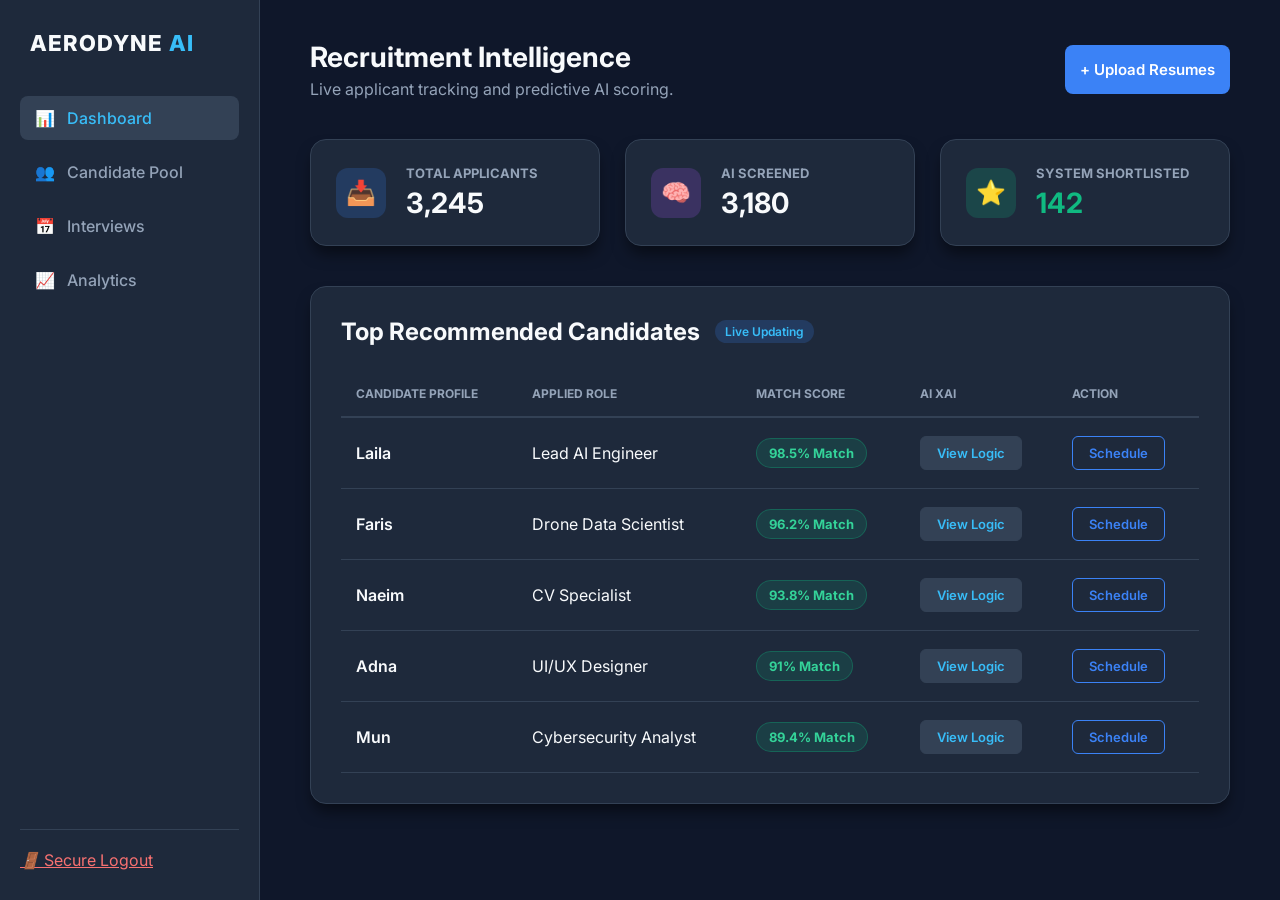
==== commit f3dafe74: "update" ====
--- a/main.html
+++ b/main.html
@@ -12,10 +12,10 @@
     <aside class="sidebar">
         <div class="logo">AERODYNE <span>AI</span></div>
         <nav class="nav-menu">
-            <a href="#" class="active"><i class="icon">📊</i> Dashboard</a>
-            <a href="#"><i class="icon">👥</i> Candidate Pool</a>
-            <a href="#"><i class="icon">📅</i> Interviews</a>
-            <a href="#"><i class="icon">📈</i> Analytics</a>
+            <a href="#" class="active" data-target="view-dashboard"><i class="icon">📊</i> Dashboard</a>
+            <a href="#" data-target="view-candidates"><i class="icon">👥</i> Candidate Pool</a>
+            <a href="#" data-target="view-interviews"><i class="icon">📅</i> Interviews</a>
+            <a href="#" data-target="view-analytics"><i class="icon">📈</i> Analytics</a>
         </nav>
         <div class="bottom-nav">
             <a href="#" id="logoutBtn" class="logout"><i class="icon">🚪</i> Secure Logout</a>
@@ -23,61 +23,178 @@
     </aside>
 
     <main class="main-content">
-        <header class="top-header fade-in">
-            <div class="header-titles">
-                <h1>Recruitment Intelligence</h1>
-                <p>Live applicant tracking and predictive AI scoring.</p>
-            </div>
-            <button class="btn-primary pulse-btn" id="uploadBtn">
-                + Upload Resumes
-            </button>
-        </header>
-
-        <div class="metrics-grid slide-up">
-            <div class="metric-card">
-                <div class="metric-icon blue-icon">📥</div>
-                <div>
-                    <h3>Total Applicants</h3>
-                    <p class="number">3,245</p>
-                </div>
-            </div>
-            <div class="metric-card">
-                <div class="metric-icon purple-icon">🧠</div>
-                <div>
-                    <h3>AI Screened</h3>
-                    <p class="number">3,180</p>
-                </div>
-            </div>
-            <div class="metric-card highlight-card">
-                <div class="metric-icon green-icon">⭐</div>
-                <div>
-                    <h3>System Shortlisted</h3>
-                    <p class="number">142</p>
-                </div>
-            </div>
-        </div>
-
-        <section class="candidate-section slide-up delay-1">
-            <div class="section-header">
-                <h2>Top Recommended Candidates</h2>
-                <span class="badge">Live Updating</span>
-            </div>
-            <div class="table-container">
-                <table id="candidateTable">
+        
+        <div id="view-dashboard" class="view-section active fade-in">
+            <header class="top-header">
+                <div class="header-titles">
+                    <h1>Recruitment Intelligence</h1>
+                    <p>Live applicant tracking and predictive AI scoring.</p>
+                </div>
+                <button class="btn-primary pulse-btn" id="uploadBtn">
+                    + Upload Resumes
+                </button>
+            </header>
+
+            <div class="metrics-grid">
+                <div class="metric-card">
+                    <div class="metric-icon blue-icon">📥</div>
+                    <div>
+                        <h3>Total Applicants</h3>
+                        <p class="number">3,245</p>
+                    </div>
+                </div>
+                <div class="metric-card">
+                    <div class="metric-icon purple-icon">🧠</div>
+                    <div>
+                        <h3>AI Screened</h3>
+                        <p class="number">3,180</p>
+                    </div>
+                </div>
+                <div class="metric-card highlight-card">
+                    <div class="metric-icon green-icon">⭐</div>
+                    <div>
+                        <h3>System Shortlisted</h3>
+                        <p class="number">142</p>
+                    </div>
+                </div>
+            </div>
+
+            <section class="candidate-section">
+                <div class="section-header">
+                    <h2>Top Recommended Candidates</h2>
+                    <span class="badge">Live Updating</span>
+                </div>
+                <div class="table-container">
+                    <table id="candidateTable">
+                        <thead>
+                            <tr>
+                                <th>Candidate Profile</th>
+                                <th>Applied Role</th>
+                                <th>Match Score</th>
+                                <th>AI XAI</th>
+                                <th>Action</th>
+                            </tr>
+                        </thead>
+                        <tbody>
+                            </tbody>
+                    </table>
+                </div>
+            </section>
+        </div>
+
+        <div id="view-candidates" class="view-section hidden fade-in">
+            <header class="top-header">
+                <div class="header-titles">
+                    <h1>Candidate Pool Database</h1>
+                    <p>Search and filter all 3,245 applicants.</p>
+                </div>
+            </header>
+            
+            <div class="filter-bar">
+                <input type="text" placeholder="Search by name, skills, or role..." class="search-input">
+                <select class="filter-select"><option>All Roles</option><option>AI Engineer</option><option>Data Scientist</option></select>
+                <select class="filter-select"><option>Status: All</option><option>New</option><option>Shortlisted</option></select>
+                <button class="btn-primary" style="padding: 10px 20px;">Filter</button>
+            </div>
+
+            <section class="candidate-section">
+                <table class="full-table">
                     <thead>
                         <tr>
-                            <th>Candidate Profile</th>
-                            <th>Applied Role</th>
-                            <th>Match Score</th>
-                            <th>AI XAI</th>
-                            <th>Action</th>
+                            <th>Name</th>
+                            <th>Role</th>
+                            <th>Experience</th>
+                            <th>Status</th>
                         </tr>
                     </thead>
                     <tbody>
-                        </tbody>
+                        <tr><td><strong>Jason Lee</strong></td><td>Frontend Developer</td><td>4 Years</td><td><span class="status-pill status-new">New</span></td></tr>
+                        <tr><td><strong>Sarah Ahmad</strong></td><td>AI Engineer</td><td>2 Years</td><td><span class="status-pill status-review">In Review</span></td></tr>
+                        <tr><td><strong>Laila</strong></td><td>Lead AI Engineer</td><td>6 Years</td><td><span class="status-pill status-shortlist">Shortlisted</span></td></tr>
+                        <tr><td><strong>Michael Tan</strong></td><td>Data Scientist</td><td>1 Year</td><td><span class="status-pill status-rejected">Rejected</span></td></tr>
+                        <tr><td><strong>Faris</strong></td><td>Drone Data Scientist</td><td>5 Years</td><td><span class="status-pill status-shortlist">Shortlisted</span></td></tr>
+                        <tr><td><strong>Priya Sharma</strong></td><td>UI/UX Designer</td><td>3 Years</td><td><span class="status-pill status-review">In Review</span></td></tr>
+                    </tbody>
                 </table>
-            </div>
-        </section>
+            </section>
+        </div>
+
+        <div id="view-interviews" class="view-section hidden fade-in">
+            <header class="top-header">
+                <div class="header-titles">
+                    <h1>Interview Schedules</h1>
+                    <p>Manage upcoming automated Teams/Meet sessions.</p>
+                </div>
+            </header>
+            
+            <div class="calendar-grid">
+                <div class="schedule-card">
+                    <div class="date-badge">Today</div>
+                    <div class="time">10:00 AM - 11:00 AM</div>
+                    <div class="details">
+                        <h4>Laila</h4>
+                        <p>Lead AI Engineer - Technical Round</p>
+                        <p class="interviewer">Interviewer: Dr. Kazim</p>
+                    </div>
+                    <button class="btn-action teams-btn">Join Teams Meeting</button>
+                </div>
+
+                <div class="schedule-card">
+                    <div class="date-badge">Today</div>
+                    <div class="time">02:30 PM - 03:30 PM</div>
+                    <div class="details">
+                        <h4>Faris</h4>
+                        <p>Drone Data Scientist - Cultural Fit</p>
+                        <p class="interviewer">Interviewer: HR Team</p>
+                    </div>
+                    <button class="btn-action teams-btn">Join Teams Meeting</button>
+                </div>
+
+                <div class="schedule-card">
+                    <div class="date-badge" style="background: var(--surface-hover);">Tomorrow</div>
+                    <div class="time">11:00 AM - 12:00 PM</div>
+                    <div class="details">
+                        <h4>Naeim</h4>
+                        <p>CV Specialist - Technical Round</p>
+                        <p class="interviewer">Interviewer: Eng. Sulthan</p>
+                    </div>
+                    <button class="btn-action teams-btn" disabled style="opacity: 0.5;">Link Pending</button>
+                </div>
+            </div>
+        </div>
+
+        <div id="view-analytics" class="view-section hidden fade-in">
+            <header class="top-header">
+                <div class="header-titles">
+                    <h1>HR Analytics & Reports</h1>
+                    <p>Time-to-hire metrics and pipeline conversion.</p>
+                </div>
+            </header>
+            
+            <div class="analytics-grid">
+                <div class="chart-card">
+                    <h3>Pipeline Conversion Rate</h3>
+                    <div class="funnel">
+                        <div class="funnel-step" style="width: 100%;">Applied (3,245)</div>
+                        <div class="funnel-step" style="width: 80%;">AI Screened (3,180)</div>
+                        <div class="funnel-step" style="width: 30%;">Shortlisted (142)</div>
+                        <div class="funnel-step" style="width: 10%;">Interviewed (24)</div>
+                    </div>
+                </div>
+
+                <div class="chart-card">
+                    <h3>Time-to-Hire Trend (Days)</h3>
+                    <div class="bar-chart">
+                        <div class="bar-group"><div class="bar" style="height: 80%;"></div><span>Jan</span></div>
+                        <div class="bar-group"><div class="bar" style="height: 75%;"></div><span>Feb</span></div>
+                        <div class="bar-group"><div class="bar" style="height: 60%;"></div><span>Mar</span></div>
+                        <div class="bar-group"><div class="bar" style="height: 45%; background: var(--success);"></div><span>Apr (AI)</span></div>
+                    </div>
+                    <p style="margin-top: 15px; color: var(--success); font-size: 13px;">↓ 40% reduction after AI deployment</p>
+                </div>
+            </div>
+        </div>
+
     </main>
 
     <div id="xaiModal" class="modal hidden">
--- a/style.css
+++ b/style.css
@@ -1,114 +1,164 @@
 :root {
-    --primary: #0a2540; /* Deep Enterprise Blue */
-    --accent: #00d4ff; /* Tech Cyan */
+    /* Dark Theme Variables */
+    --primary: #3b82f6; 
+    --primary-hover: #60a5fa;
+    --accent: #38bdf8; 
     --success: #10b981;
-    --bg-main: #f6f9fc;
-    --surface: #ffffff;
-    --text-dark: #1f2937;
-    --text-light: #64748b;
-    --border: #e2e8f0;
-    --shadow: 0 10px 15px -3px rgba(10, 37, 64, 0.08);
+    --warning: #f59e0b;
+    --danger: #ef4444;
+    --bg-main: #0f172a; 
+    --surface: #1e293b; 
+    --surface-hover: #334155; 
+    --text-dark: #f8fafc; 
+    --text-light: #94a3b8; 
+    --border: #334155; 
+    --shadow: 0 10px 15px -3px rgba(0, 0, 0, 0.5);
 }
 
 * { box-sizing: border-box; margin: 0; padding: 0; font-family: 'Inter', sans-serif; }
 body { background: var(--bg-main); color: var(--text-dark); overflow-x: hidden; }
 
 /* Animations */
-.fade-in { animation: fadeIn 0.8s ease forwards; }
-.slide-up { animation: slideUp 0.8s ease forwards; opacity: 0; transform: translateY(20px); }
-.delay-1 { animation-delay: 0.2s; }
-@keyframes fadeIn { to { opacity: 1; } }
+.fade-in { animation: fadeIn 0.4s ease forwards; }
+.slide-up { animation: slideUp 0.6s ease forwards; opacity: 0; transform: translateY(20px); }
+@keyframes fadeIn { from { opacity: 0; } to { opacity: 1; } }
 @keyframes slideUp { to { opacity: 1; transform: translateY(0); } }
 
-/* --- Login Page (Split Screen) --- */
-.login-body { display: flex; height: 100vh; background: var(--surface); }
+/* --- Login Page --- */
+.login-body { display: flex; height: 100vh; background: var(--bg-main); }
 .login-container { display: flex; width: 100%; }
-.login-left { flex: 1; background: linear-gradient(135deg, var(--primary) 0%, #1e3a8a 100%); color: white; display: flex; align-items: center; justify-content: center; padding: 40px; text-align: center; }
-.brand-showcase h1 { font-size: 42px; font-weight: 800; letter-spacing: 3px; margin-bottom: 10px; color: var(--accent); }
-.tech-stack { margin-top: 30px; font-size: 13px; opacity: 0.8; word-spacing: 10px; }
-.login-right { flex: 1; display: flex; align-items: center; justify-content: center; padding: 40px; }
+.login-left { flex: 1; background: linear-gradient(135deg, #0f172a 0%, #1e3a8a 100%); color: white; display: flex; align-items: center; justify-content: center; padding: 40px; text-align: center; border-right: 1px solid var(--border); }
+.brand-showcase h1 { font-size: 42px; font-weight: 800; letter-spacing: 2px; margin-bottom: 10px; color: var(--text-dark); }
+.tech-stack { margin-top: 30px; font-size: 13px; color: var(--accent); word-spacing: 10px; }
+.login-right { flex: 1; display: flex; align-items: center; justify-content: center; padding: 40px; background: var(--surface); }
 .login-form-wrapper { width: 100%; max-width: 380px; }
-.login-form-wrapper h2 { font-size: 28px; margin-bottom: 5px; }
+.login-form-wrapper h2 { font-size: 28px; margin-bottom: 5px; color: var(--text-dark); }
 .subtitle { color: var(--text-light); margin-bottom: 30px; }
 .input-group { margin-bottom: 20px; }
 .input-group label { display: block; font-size: 12px; font-weight: 600; color: var(--text-light); text-transform: uppercase; margin-bottom: 8px; }
-.input-group input { width: 100%; padding: 14px; border: 2px solid var(--border); border-radius: 8px; font-size: 15px; transition: 0.3s; }
-.input-group input:focus { border-color: var(--primary); outline: none; box-shadow: 0 0 0 4px rgba(10,37,64,0.1); }
-.btn-primary { background: var(--primary); color: white; width: 100%; padding: 15px; border: none; border-radius: 8px; font-size: 15px; font-weight: 600; cursor: pointer; transition: 0.3s; }
-.btn-primary:hover { background: #1e3a8a; transform: translateY(-2px); box-shadow: 0 4px 12px rgba(10,37,64,0.2); }
+.input-group input { width: 100%; padding: 14px; border: 2px solid var(--border); background: var(--bg-main); color: var(--text-dark); border-radius: 8px; font-size: 15px; transition: 0.3s; }
+.input-group input:focus { border-color: var(--primary); outline: none; box-shadow: 0 0 0 4px rgba(59, 130, 246, 0.2); }
+.btn-primary { background: var(--primary); color: white; padding: 15px; border: none; border-radius: 8px; font-size: 15px; font-weight: 600; cursor: pointer; transition: 0.3s; }
+.btn-primary:hover { background: var(--primary-hover); transform: translateY(-2px); box-shadow: 0 4px 12px rgba(59, 130, 246, 0.3); }
 
 /* --- Dashboard Layout --- */
 .dashboard-body { display: flex; min-height: 100vh; }
-.sidebar { width: 260px; background: var(--surface); border-right: 1px solid var(--border); display: flex; flex-direction: column; padding: 30px 20px; }
-.sidebar .logo { font-size: 22px; font-weight: 800; color: var(--primary); letter-spacing: 1px; margin-bottom: 40px; padding-left: 10px; }
+.sidebar { width: 260px; background: var(--surface); border-right: 1px solid var(--border); display: flex; flex-direction: column; padding: 30px 20px; z-index: 10; }
+.sidebar .logo { font-size: 22px; font-weight: 800; color: var(--text-dark); letter-spacing: 1px; margin-bottom: 40px; padding-left: 10px; }
 .sidebar .logo span { color: var(--accent); }
 .nav-menu a { display: flex; align-items: center; padding: 12px 15px; color: var(--text-light); text-decoration: none; font-weight: 500; border-radius: 8px; margin-bottom: 10px; transition: 0.2s; }
-.nav-menu a.active, .nav-menu a:hover { background: #f1f5f9; color: var(--primary); }
+.nav-menu a.active, .nav-menu a:hover { background: var(--surface-hover); color: var(--accent); }
 .nav-menu .icon { margin-right: 12px; font-style: normal; }
 .bottom-nav { margin-top: auto; border-top: 1px solid var(--border); padding-top: 20px; }
-.logout { color: #ef4444 !important; }
+.logout { color: #f87171 !important; }
+.logout:hover { background: rgba(248, 113, 113, 0.1) !important; }
 
-.main-content { flex: 1; padding: 40px 50px; }
+.main-content { flex: 1; padding: 40px 50px; background: var(--bg-main); overflow-y: auto; }
+.view-section { display: none; }
+.view-section.active { display: block; }
 .top-header { display: flex; justify-content: space-between; align-items: center; margin-bottom: 40px; }
-.header-titles h1 { font-size: 28px; color: var(--primary); }
+.header-titles h1 { font-size: 28px; color: var(--text-dark); }
 .header-titles p { color: var(--text-light); margin-top: 5px; }
-.pulse-btn { width: auto; padding: 12px 24px; animation: pulse 2s infinite; }
-@keyframes pulse { 0% { box-shadow: 0 0 0 0 rgba(10,37,64, 0.4); } 70% { box-shadow: 0 0 0 10px rgba(10,37,64, 0); } 100% { box-shadow: 0 0 0 0 rgba(10,37,64, 0); } }
 
 /* Metrics */
 .metrics-grid { display: grid; grid-template-columns: repeat(3, 1fr); gap: 25px; margin-bottom: 40px; }
-.metric-card { background: var(--surface); padding: 25px; border-radius: 16px; box-shadow: var(--shadow); display: flex; align-items: center; gap: 20px; transition: transform 0.3s; }
-.metric-card:hover { transform: translateY(-5px); }
+.metric-card { background: var(--surface); padding: 25px; border-radius: 16px; border: 1px solid var(--border); box-shadow: var(--shadow); display: flex; align-items: center; gap: 20px; transition: transform 0.3s; }
+.metric-card:hover { transform: translateY(-3px); border-color: var(--primary); }
 .metric-icon { width: 50px; height: 50px; border-radius: 12px; display: flex; align-items: center; justify-content: center; font-size: 24px; }
-.blue-icon { background: #e0f2fe; color: #0284c7; }
-.purple-icon { background: #f3e8ff; color: #9333ea; }
-.green-icon { background: #dcfce7; color: #16a34a; }
+.blue-icon { background: rgba(59, 130, 246, 0.2); color: #60a5fa; }
+.purple-icon { background: rgba(168, 85, 247, 0.2); color: #c084fc; }
+.green-icon { background: rgba(16, 185, 129, 0.2); color: #34d399; }
 .metric-card h3 { font-size: 13px; color: var(--text-light); text-transform: uppercase; }
-.metric-card .number { font-size: 28px; font-weight: 700; color: var(--primary); margin-top: 5px; }
+.metric-card .number { font-size: 28px; font-weight: 700; color: var(--text-dark); margin-top: 5px; }
+.highlight-card .number { color: var(--success); }
 
-/* Table */
-.candidate-section { background: var(--surface); border-radius: 16px; box-shadow: var(--shadow); padding: 30px; }
+/* Table Elements */
+.candidate-section { background: var(--surface); border-radius: 16px; border: 1px solid var(--border); padding: 30px; box-shadow: var(--shadow); }
 .section-header { display: flex; align-items: center; gap: 15px; margin-bottom: 25px; }
-.badge { background: #dbeafe; color: #1e40af; padding: 4px 10px; border-radius: 20px; font-size: 12px; font-weight: 600; }
+.badge { background: rgba(59, 130, 246, 0.2); color: var(--accent); padding: 4px 10px; border-radius: 20px; font-size: 12px; font-weight: 600; }
 table { width: 100%; border-collapse: collapse; }
 th { text-align: left; padding: 15px; color: var(--text-light); font-size: 12px; text-transform: uppercase; border-bottom: 2px solid var(--border); }
-td { padding: 18px 15px; border-bottom: 1px solid var(--border); vertical-align: middle; }
-.cand-name { font-weight: 600; color: var(--primary); display: block; }
-.score-pill { background: linear-gradient(135deg, var(--success), #059669); color: white; padding: 6px 12px; border-radius: 20px; font-weight: 700; font-size: 13px; display: inline-block;}
+td { padding: 18px 15px; border-bottom: 1px solid var(--border); vertical-align: middle; color: var(--text-dark); }
+.cand-name { font-weight: 600; display: block; }
+.score-pill { background: rgba(16, 185, 129, 0.15); border: 1px solid rgba(16, 185, 129, 0.3); color: #34d399; padding: 6px 12px; border-radius: 20px; font-weight: 700; font-size: 13px; display: inline-block;}
 
 /* Buttons */
 .btn-xai, .btn-action { border: none; padding: 8px 16px; border-radius: 6px; font-size: 13px; font-weight: 600; cursor: pointer; transition: 0.2s; }
-.btn-xai { background: #f1f5f9; color: var(--primary); }
-.btn-xai:hover { background: #e2e8f0; }
-.btn-action { background: var(--surface); border: 2px solid var(--border); color: var(--text-dark); }
-.btn-action.invited { background: var(--success); border-color: var(--success); color: white; }
-.btn-action:hover:not(.invited) { border-color: var(--primary); }
+.btn-xai { background: var(--surface-hover); color: var(--accent); border: 1px solid var(--border); }
+.btn-xai:hover { background: var(--border); color: white; }
+.btn-action { background: transparent; border: 1px solid var(--primary); color: var(--primary); }
+.btn-action.invited { background: var(--success); border-color: var(--success); color: var(--bg-main); }
+.btn-action:hover:not(.invited) { background: rgba(59, 130, 246, 0.1); }
+
+/* --- NEW COMPONENT STYLES --- */
+
+/* Filter Bar (Candidate Pool) */
+.filter-bar { display: flex; gap: 15px; margin-bottom: 25px; }
+.search-input { flex: 1; padding: 12px 15px; border-radius: 8px; border: 1px solid var(--border); background: var(--surface); color: var(--text-dark); font-size: 14px; }
+.filter-select { padding: 12px 15px; border-radius: 8px; border: 1px solid var(--border); background: var(--surface); color: var(--text-dark); font-size: 14px; outline: none; }
+.status-pill { padding: 4px 12px; border-radius: 12px; font-size: 12px; font-weight: 600; }
+.status-new { background: rgba(59, 130, 246, 0.2); color: var(--accent); }
+.status-review { background: rgba(245, 158, 11, 0.2); color: var(--warning); }
+.status-shortlist { background: rgba(16, 185, 129, 0.2); color: var(--success); }
+.status-rejected { background: rgba(239, 68, 68, 0.2); color: var(--danger); }
+
+/* Calendar/Schedule Grid (Interviews) */
+.calendar-grid { display: grid; grid-template-columns: repeat(auto-fill, minmax(300px, 1fr)); gap: 20px; }
+.schedule-card { background: var(--surface); border: 1px solid var(--border); border-radius: 12px; padding: 20px; display: flex; flex-direction: column; gap: 15px; box-shadow: var(--shadow); }
+.date-badge { background: var(--primary); color: white; align-self: flex-start; padding: 4px 10px; border-radius: 6px; font-size: 12px; font-weight: 600; }
+.time { color: var(--text-light); font-size: 14px; font-weight: 500; }
+.details h4 { font-size: 18px; color: var(--text-dark); margin-bottom: 5px; }
+.details p { font-size: 14px; color: var(--text-light); }
+.interviewer { font-size: 13px !important; color: var(--accent) !important; margin-top: 10px; }
+.teams-btn { background: rgba(99, 102, 241, 0.1); border-color: #6366f1; color: #818cf8; text-align: center; }
+.teams-btn:hover { background: #6366f1; color: white; }
+
+/* Analytics Grid */
+.analytics-grid { display: grid; grid-template-columns: 1fr 1fr; gap: 25px; }
+.chart-card { background: var(--surface); border: 1px solid var(--border); border-radius: 12px; padding: 25px; box-shadow: var(--shadow); }
+.chart-card h3 { color: var(--text-light); font-size: 14px; text-transform: uppercase; margin-bottom: 20px; border-bottom: 1px solid var(--border); padding-bottom: 10px; }
+
+/* CSS Funnel */
+.funnel { display: flex; flex-direction: column; gap: 10px; align-items: center; }
+.funnel-step { background: var(--primary); color: white; padding: 10px; text-align: center; border-radius: 4px; font-size: 13px; font-weight: 600; transition: 0.3s; }
+.funnel-step:nth-child(2) { background: #2563eb; }
+.funnel-step:nth-child(3) { background: #1d4ed8; }
+.funnel-step:nth-child(4) { background: var(--success); }
+
+/* CSS Bar Chart */
+.bar-chart { display: flex; align-items: flex-end; gap: 20px; height: 200px; padding-top: 20px; border-bottom: 1px solid var(--border); border-left: 1px solid var(--border); padding-left: 10px; }
+.bar-group { display: flex; flex-direction: column; align-items: center; justify-content: flex-end; height: 100%; flex: 1; gap: 10px; }
+.bar { width: 40px; background: var(--primary); border-radius: 4px 4px 0 0; transition: height 1s ease; }
+.bar-group span { color: var(--text-light); font-size: 12px; }
+
+/* --- End New Components --- */
 
 /* Modals & XAI */
 .hidden { display: none !important; }
-.modal { position: fixed; top: 0; left: 0; width: 100%; height: 100%; background: rgba(15, 23, 42, 0.6); backdrop-filter: blur(5px); display: flex; justify-content: center; align-items: center; z-index: 1000; opacity: 0; animation: fadeIn 0.3s forwards; }
-.glass-effect { background: rgba(255, 255, 255, 0.95); backdrop-filter: blur(10px); border: 1px solid rgba(255,255,255,0.2); padding: 40px; border-radius: 20px; width: 100%; max-width: 450px; box-shadow: 0 25px 50px -12px rgba(0,0,0,0.25); transform: scale(0.95); animation: scaleUp 0.3s forwards; }
+.modal { position: fixed; top: 0; left: 0; width: 100%; height: 100%; background: rgba(15, 23, 42, 0.8); backdrop-filter: blur(8px); display: flex; justify-content: center; align-items: center; z-index: 1000; opacity: 0; animation: fadeIn 0.3s forwards; }
+.glass-effect { background: var(--surface); border: 1px solid var(--border); padding: 40px; border-radius: 20px; width: 100%; max-width: 450px; box-shadow: 0 25px 50px -12px rgba(0,0,0,0.5); transform: scale(0.95); animation: scaleUp 0.3s forwards; }
 @keyframes scaleUp { to { transform: scale(1); } }
 .modal-header { display: flex; justify-content: space-between; align-items: center; margin-bottom: 25px; }
 .close-btn { background: none; border: none; font-size: 28px; color: var(--text-light); cursor: pointer; }
+.close-btn:hover { color: var(--text-dark); }
 
 /* Circular Progress */
 .score-circle { width: 120px; margin: 0 auto 30px auto; }
 .circular-chart { display: block; margin: 0 auto; max-width: 100%; max-height: 250px; }
-.circle-bg { fill: none; stroke: #e2e8f0; stroke-width: 2.5; }
+.circle-bg { fill: none; stroke: var(--border); stroke-width: 2.5; }
 .circle { fill: none; stroke-width: 2.5; stroke-linecap: round; transition: stroke-dasharray 1s ease-out; }
 .blue .circle { stroke: var(--accent); }
-.percentage { fill: var(--primary); font-family: sans-serif; font-size: 8px; font-weight: bold; text-anchor: middle; }
+.percentage { fill: var(--text-dark); font-family: sans-serif; font-size: 8px; font-weight: bold; text-anchor: middle; }
 
 /* XAI Details */
 .mt-4 { margin-top: 25px; }
 .xai-details h3 { font-size: 12px; text-transform: uppercase; color: var(--text-light); margin-bottom: 12px; letter-spacing: 1px; }
 .tags-container { display: flex; flex-wrap: wrap; gap: 8px; }
-.tag { background: #e0f2fe; color: #0369a1; padding: 5px 12px; border-radius: 6px; font-size: 12px; font-weight: 600; }
-.context-text { font-size: 14px; color: var(--text-dark); line-height: 1.6; background: #f8fafc; padding: 15px; border-radius: 8px; border-left: 4px solid var(--accent); }
-.progress-container { width: 100%; background: #e2e8f0; border-radius: 10px; height: 10px; overflow: hidden; }
-.progress-bar { height: 100%; background: linear-gradient(90deg, var(--accent), var(--primary)); width: 0%; transition: width 1.5s ease-in-out; }
+.tag { background: rgba(56, 189, 248, 0.15); border: 1px solid rgba(56, 189, 248, 0.3); color: var(--accent); padding: 5px 12px; border-radius: 6px; font-size: 12px; font-weight: 600; }
+.context-text { font-size: 14px; color: var(--text-dark); line-height: 1.6; background: var(--bg-main); padding: 15px; border-radius: 8px; border-left: 4px solid var(--accent); }
+.progress-container { width: 100%; background: var(--bg-main); border-radius: 10px; height: 10px; overflow: hidden; border: 1px solid var(--border); }
+.progress-bar { height: 100%; background: linear-gradient(90deg, var(--primary), var(--accent)); width: 0%; transition: width 1.5s ease-in-out; }
 
 /* Toast */
-.toast { position: fixed; bottom: 30px; right: 30px; background: var(--primary); color: white; padding: 15px 25px; border-radius: 8px; box-shadow: 0 10px 15px rgba(0,0,0,0.1); font-weight: 500; transform: translateY(100px); opacity: 0; transition: all 0.4s cubic-bezier(0.68, -0.55, 0.265, 1.55); z-index: 2000; }
+.toast { position: fixed; bottom: 30px; right: 30px; background: var(--accent); color: var(--bg-main); padding: 15px 25px; border-radius: 8px; box-shadow: 0 10px 15px rgba(0,0,0,0.5); font-weight: 600; transform: translateY(100px); opacity: 0; transition: all 0.4s cubic-bezier(0.68, -0.55, 0.265, 1.55); z-index: 2000; }
 .toast.show { transform: translateY(0); opacity: 1; }
